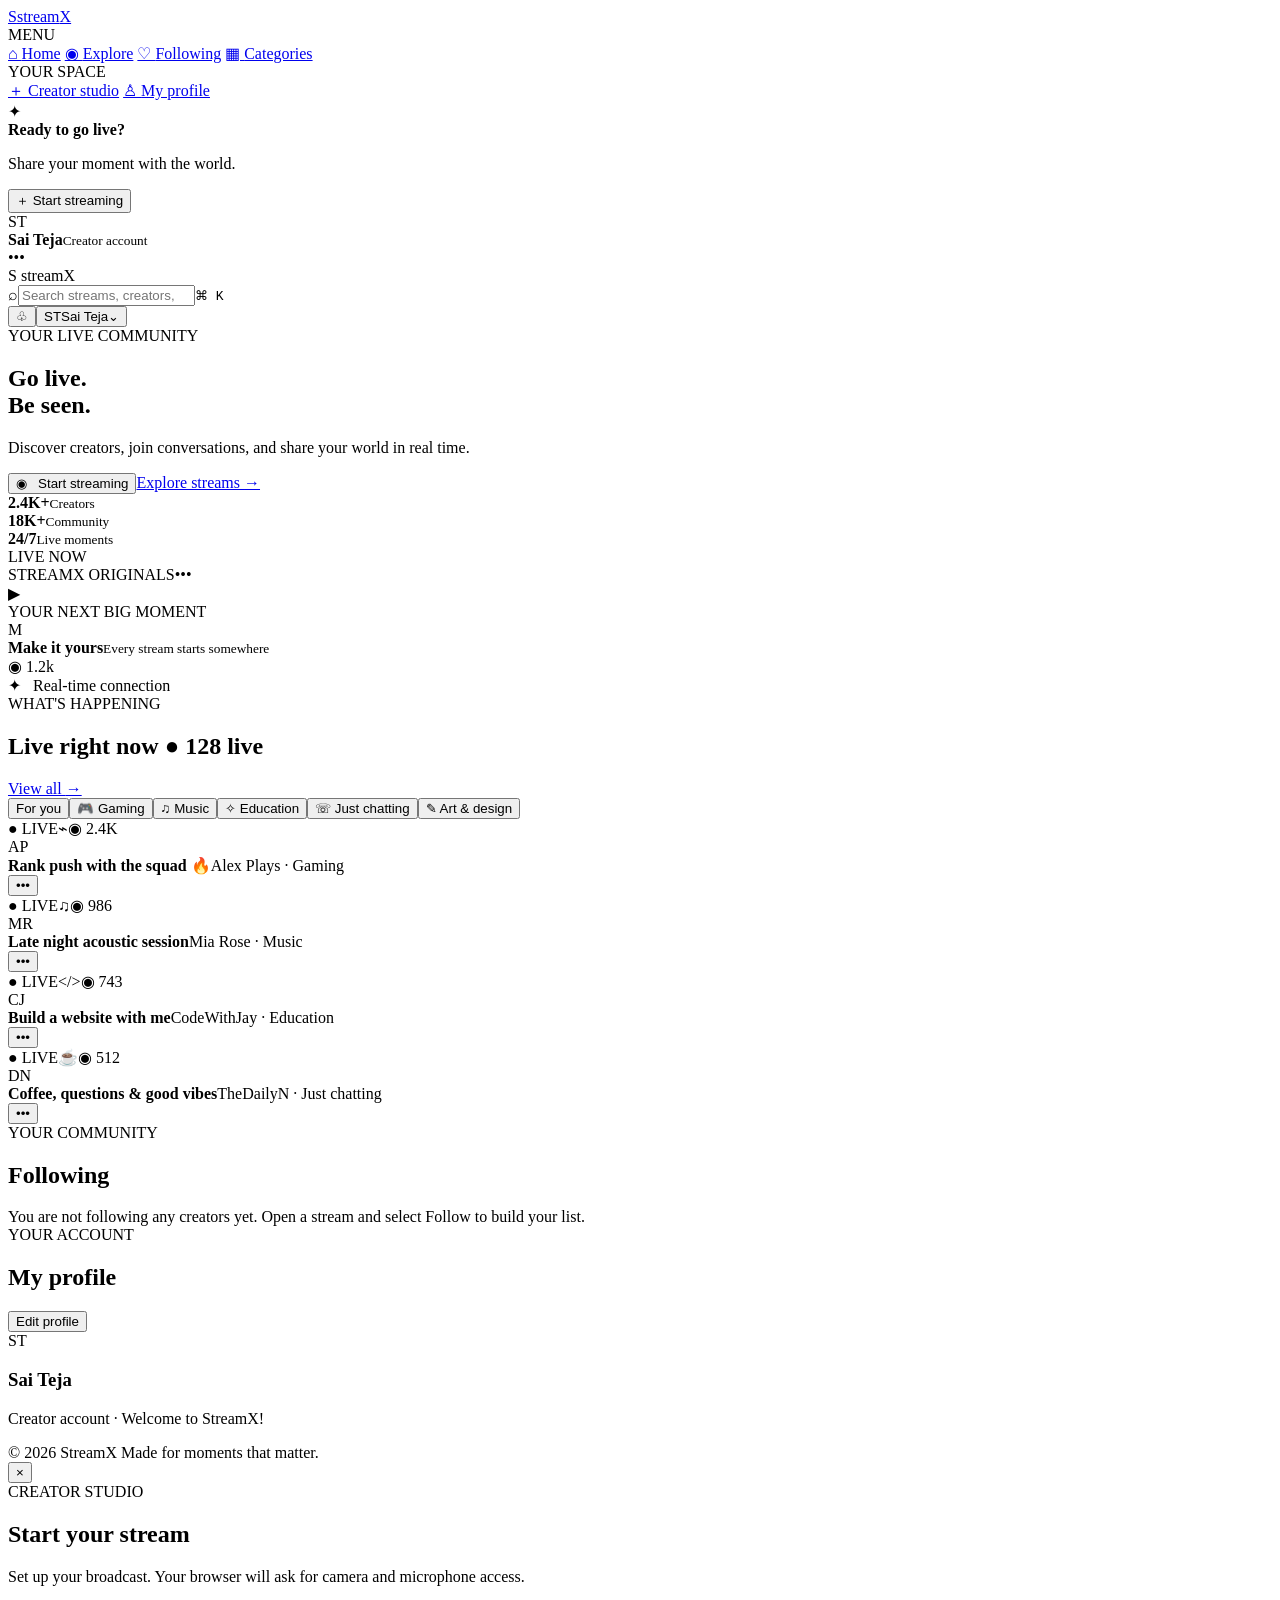
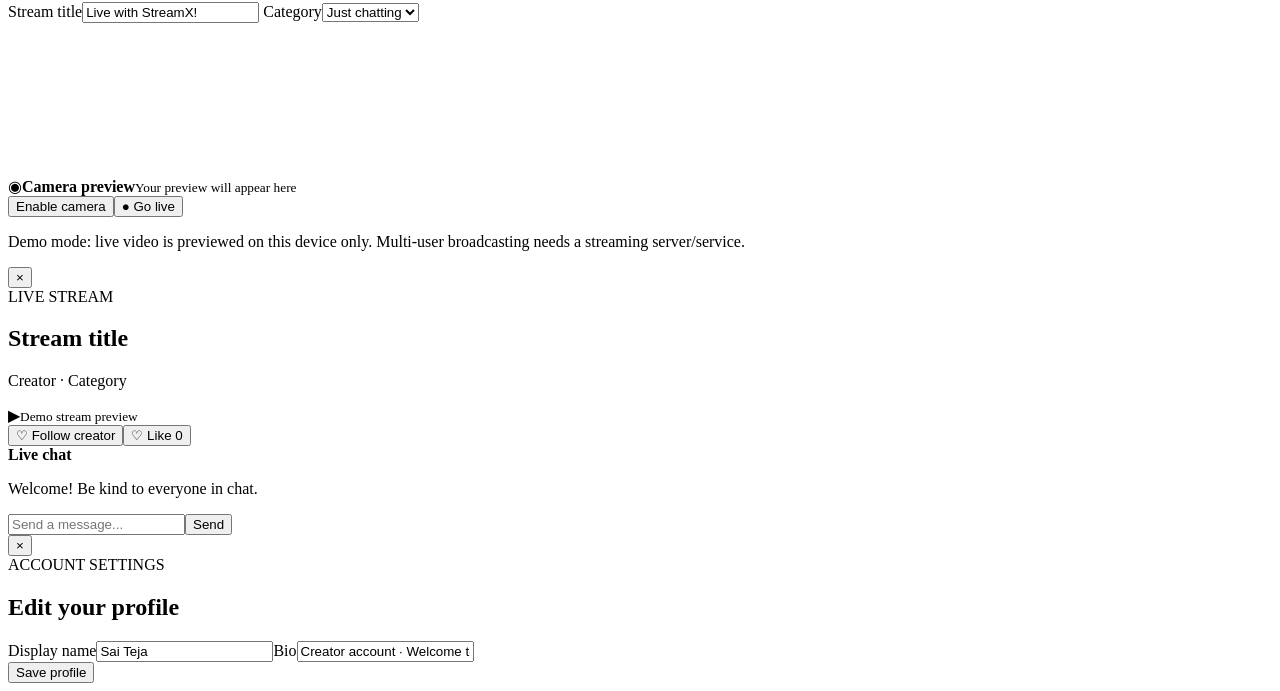
==== index.html @ 1ebe4312 "Add StreamX responsive frontend" ====
<!DOCTYPE html>
<html lang="en">
<head>
  <meta charset="UTF-8">
  <meta name="viewport" content="width=device-width, initial-scale=1.0">
  <meta name="theme-color" content="#090b12">
  <title>StreamX — Go live. Be seen.</title>
  <link rel="stylesheet" href="style.css">
</head>
<body>
  <aside class="sidebar">
    <a class="brand" href="#"><span class="brand-mark">S</span><span>stream<span class="accent">X</span></span></a>
    <div class="side-label">MENU</div>
    <a class="nav active" href="#home">⌂ <span>Home</span></a>
    <a class="nav" href="#explore">◉ <span>Explore</span></a>
    <a class="nav" href="#following">♡ <span>Following</span></a>
    <a class="nav" href="#categories">▦ <span>Categories</span></a>
    <div class="side-label following-label">YOUR SPACE</div>
    <a class="nav" href="#studio">＋ <span>Creator studio</span></a>
    <a class="nav" href="#profile">♙ <span>My profile</span></a>
    <div class="sidebar-bottom">
      <div class="mini-card"><div class="mini-icon">✦</div><b>Ready to go live?</b><p>Share your moment with the world.</p><button class="small-live" id="sideGoLive">＋ Start streaming</button></div>
      <div class="user-mini"><div class="avatar">ST</div><div><b>Sai Teja</b><small>Creator account</small></div><span class="dots">•••</span></div>
    </div>
  </aside>

  <main class="main" id="home">
    <header class="topbar">
      <div class="mobile-brand"><span class="brand-mark">S</span> stream<span class="accent">X</span></div>
      <label class="search"><span>⌕</span><input id="searchInput" type="search" placeholder="Search streams, creators, categories..."><kbd>⌘ K</kbd></label>
      <div class="top-actions"><button class="icon-btn" title="Notifications">♧<i></i></button><button class="profile-pill"><span class="avatar">ST</span><span>Sai Teja</span>⌄</button></div>
    </header>

    <section class="hero">
      <div class="hero-copy">
        <div class="eyebrow"><span class="pulse"></span> YOUR LIVE COMMUNITY</div>
        <h1>Go live.<br><span>Be seen.</span></h1>
        <p>Discover creators, join conversations, and share your world in real time.</p>
        <div class="hero-actions"><button class="primary-btn" id="heroGoLive">◉ &nbsp; Start streaming</button><a class="text-link" href="#explore">Explore streams <span>→</span></a></div>
        <div class="hero-stats"><div><b>2.4K+</b><small>Creators</small></div><div><b>18K+</b><small>Community</small></div><div><b>24/7</b><small>Live moments</small></div></div>
      </div>
      <div class="hero-art">
        <div class="orb orb-one"></div><div class="orb orb-two"></div>
        <div class="floating-tag tag-live"><span class="pulse"></span> LIVE NOW</div>
        <div class="feature-screen"><div class="screen-top"><span>STREAMX ORIGINALS</span><span>•••</span></div><div class="screen-center"><div class="play">▶</div><span>YOUR NEXT BIG MOMENT</span></div><div class="screen-bottom"><div class="avatar avatar-pink">M</div><div><b>Make it yours</b><small>Every stream starts somewhere</small></div><span class="viewers">◉ 1.2k</span></div></div>
        <div class="floating-tag tag-chat">✦ &nbsp; Real-time connection</div>
      </div>
    </section>

    <section class="section" id="explore">
      <div class="section-heading"><div><div class="eyebrow">WHAT'S HAPPENING</div><h2>Live right now <span class="live-count">● 128 live</span></h2></div><a class="text-link" href="#explore">View all <span>→</span></a></div>
      <div class="filters" id="categories"><button class="filter active" data-filter="All">For you</button><button class="filter" data-filter="Gaming">🎮 Gaming</button><button class="filter" data-filter="Music">♫ Music</button><button class="filter" data-filter="Education">✧ Education</button><button class="filter" data-filter="Talk">☏ Just chatting</button><button class="filter" data-filter="Art">✎ Art & design</button></div>
      <div class="stream-grid" id="streamGrid">
        <article class="stream-card" data-category="Gaming" data-title="Rank push with the squad" data-creator="Alex Plays"><div class="thumbnail thumb-game"><span class="live-badge">● LIVE</span><span class="thumb-symbol">⌁</span><span class="viewer-badge">◉ 2.4K</span></div><div class="stream-info"><div class="avatar av-blue">AP</div><div class="stream-text"><b>Rank push with the squad 🔥</b><span>Alex Plays · Gaming</span></div><button class="more">•••</button></div></article>
        <article class="stream-card" data-category="Music" data-title="Late night acoustic session" data-creator="Mia Rose"><div class="thumbnail thumb-music"><span class="live-badge">● LIVE</span><span class="thumb-symbol">♫</span><span class="viewer-badge">◉ 986</span></div><div class="stream-info"><div class="avatar av-pink">MR</div><div class="stream-text"><b>Late night acoustic session</b><span>Mia Rose · Music</span></div><button class="more">•••</button></div></article>
        <article class="stream-card" data-category="Education" data-title="Build a website with me" data-creator="CodeWithJay"><div class="thumbnail thumb-code"><span class="live-badge">● LIVE</span><span class="thumb-symbol">&lt;/&gt;</span><span class="viewer-badge">◉ 743</span></div><div class="stream-info"><div class="avatar av-green">CJ</div><div class="stream-text"><b>Build a website with me</b><span>CodeWithJay · Education</span></div><button class="more">•••</button></div></article>
        <article class="stream-card" data-category="Talk" data-title="Coffee, questions & good vibes" data-creator="TheDailyN"><div class="thumbnail thumb-talk"><span class="live-badge">● LIVE</span><span class="thumb-symbol">☕</span><span class="viewer-badge">◉ 512</span></div><div class="stream-info"><div class="avatar av-orange">DN</div><div class="stream-text"><b>Coffee, questions & good vibes</b><span>TheDailyN · Just chatting</span></div><button class="more">•••</button></div></article>
      </div>
      <div class="empty-state" id="emptyState" hidden>No streams found. Try another search or category.</div>
    </section>
    <section class="section extra-section" id="following"><div class="section-heading"><div><div class="eyebrow">YOUR COMMUNITY</div><h2>Following</h2></div></div><div id="followingList" class="following-list">You are not following any creators yet. Open a stream and select Follow to build your list.</div></section>
    <section class="section extra-section" id="profile"><div class="section-heading"><div><div class="eyebrow">YOUR ACCOUNT</div><h2>My profile</h2></div><button class="secondary-btn" id="editProfileBtn">Edit profile</button></div><div class="profile-panel"><div class="avatar profile-avatar" id="profileAvatar">ST</div><div><h3 id="profileName">Sai Teja</h3><p id="profileBio">Creator account · Welcome to StreamX!</p></div></div></section>
    <footer>© 2026 StreamX <span>Made for moments that matter.</span></footer>
  </main>

  <div class="modal-backdrop" id="liveModal" aria-hidden="true">
    <div class="modal">
      <button class="close-modal" id="closeModal">×</button>
      <div class="eyebrow"><span class="pulse"></span> CREATOR STUDIO</div>
      <h2>Start your stream</h2>
      <p class="modal-sub">Set up your broadcast. Your browser will ask for camera and microphone access.</p>
      <label class="field-label" for="streamTitle">Stream title</label><input class="field" id="streamTitle" value="Live with StreamX!" maxlength="70">
      <label class="field-label" for="streamCategory">Category</label><select class="field" id="streamCategory"><option>Just chatting</option><option>Gaming</option><option>Music</option><option>Education</option><option>Art & design</option></select>
      <div class="camera-box"><video id="cameraPreview" autoplay muted playsinline></video><div class="camera-placeholder" id="cameraPlaceholder"><span>◉</span><b>Camera preview</b><small>Your preview will appear here</small></div></div>
      <div class="modal-actions"><button class="secondary-btn" id="cameraBtn">Enable camera</button><button class="primary-btn" id="startBtn">● Go live</button></div>
      <p class="notice" id="modalNotice">Demo mode: live video is previewed on this device only. Multi-user broadcasting needs a streaming server/service.</p>
    </div>
  </div>
  <div class="modal-backdrop" id="viewerModal" aria-hidden="true"><div class="modal viewer-modal"><button class="close-modal" id="closeViewer">×</button><div class="eyebrow"><span class="pulse"></span> LIVE STREAM</div><h2 id="viewerTitle">Stream title</h2><p class="modal-sub" id="viewerCreator">Creator · Category</p><div class="viewer-screen" id="viewerScreen"><span>▶</span><small>Demo stream preview</small></div><div class="viewer-actions"><button class="secondary-btn" id="followBtn">♡ Follow creator</button><button class="secondary-btn" id="likeBtn">♡ Like <span id="likeCount">0</span></button></div><div class="chat-box"><b>Live chat</b><div id="chatMessages" class="chat-messages"><p class="chat-system">Welcome! Be kind to everyone in chat.</p></div><form id="chatForm"><input id="chatInput" class="field" maxlength="180" placeholder="Send a message..." required><button class="primary-btn">Send</button></form></div></div></div>
  <div class="modal-backdrop" id="profileModal" aria-hidden="true"><div class="modal"><button class="close-modal" id="closeProfile">×</button><div class="eyebrow">ACCOUNT SETTINGS</div><h2>Edit your profile</h2><label class="field-label" for="nameInput">Display name</label><input class="field" id="nameInput" maxlength="32" value="Sai Teja"><label class="field-label" for="bioInput">Bio</label><input class="field" id="bioInput" maxlength="100" value="Creator account · Welcome to StreamX!"><div class="modal-actions"><button class="primary-btn" id="saveProfile">Save profile</button></div></div></div>
  <div class="toast" id="toast" role="status"></div>
  <script src="script.js"></script>
</body>
</html>
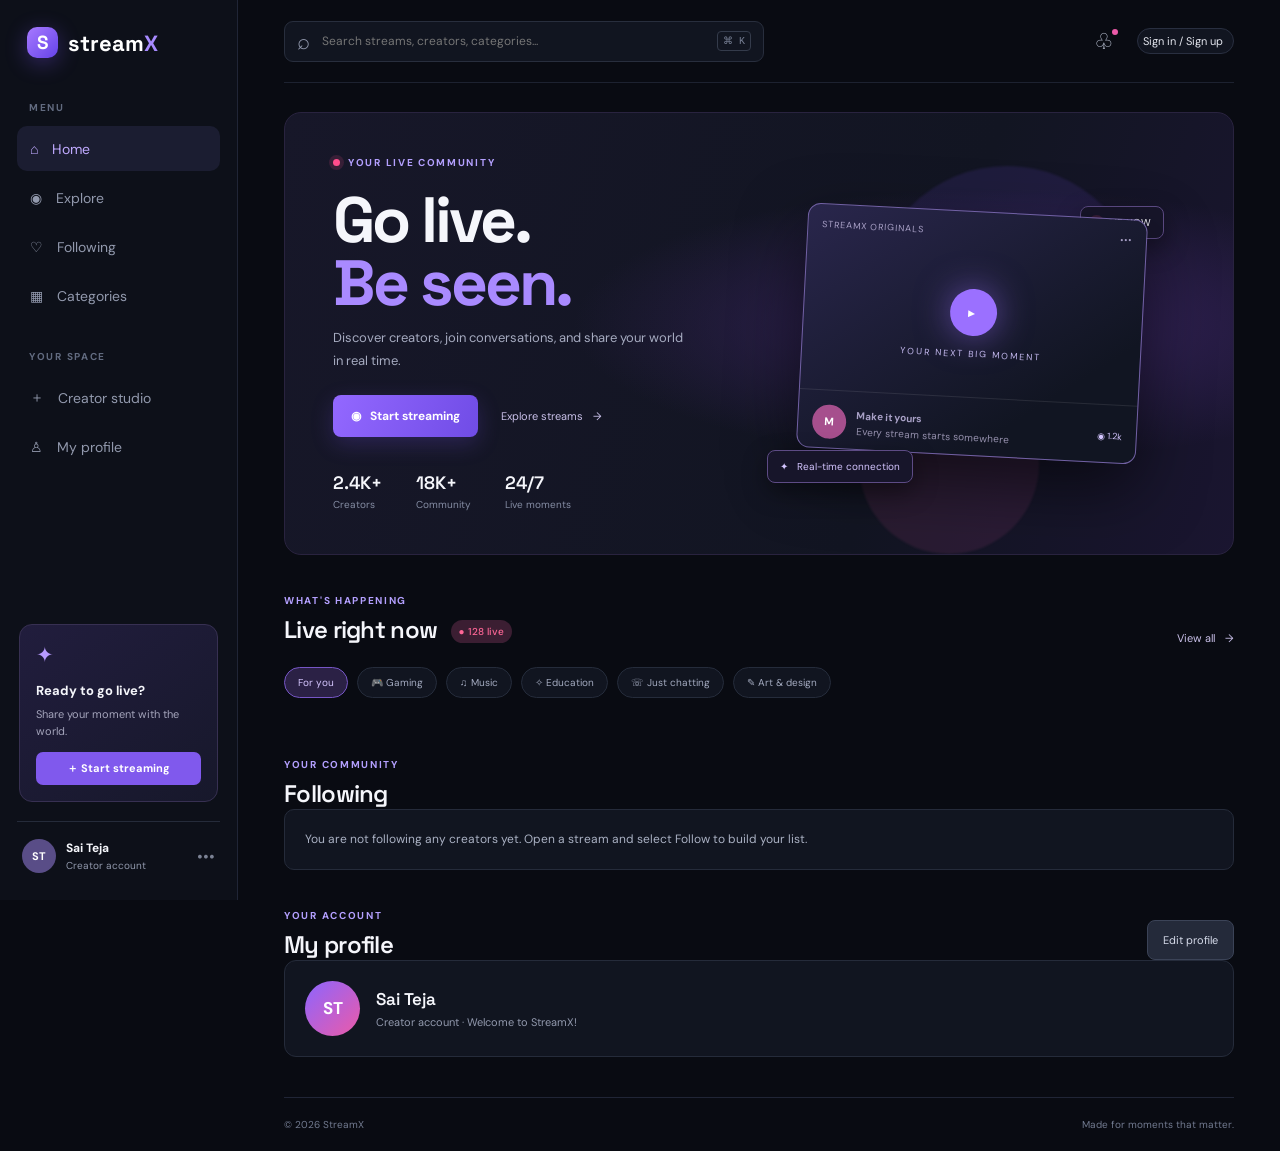
==== commit 416e3e82: "Add Supabase account modal and live stream area" ====
--- a/index.html
+++ b/index.html
@@ -28,7 +28,7 @@
     <header class="topbar">
       <div class="mobile-brand"><span class="brand-mark">S</span> stream<span class="accent">X</span></div>
       <label class="search"><span>⌕</span><input id="searchInput" type="search" placeholder="Search streams, creators, categories..."><kbd>⌘ K</kbd></label>
-      <div class="top-actions"><button class="icon-btn" title="Notifications">♧<i></i></button><button class="profile-pill"><span class="avatar">ST</span><span>Sai Teja</span>⌄</button></div>
+      <div class="top-actions"><button class="icon-btn" title="Notifications">♧<i></i></button><button class="profile-pill" id="authOpenBtn">Sign in / Sign up</button></div>
     </header>
 
     <section class="hero">
@@ -50,13 +50,8 @@
     <section class="section" id="explore">
       <div class="section-heading"><div><div class="eyebrow">WHAT'S HAPPENING</div><h2>Live right now <span class="live-count">● 128 live</span></h2></div><a class="text-link" href="#explore">View all <span>→</span></a></div>
       <div class="filters" id="categories"><button class="filter active" data-filter="All">For you</button><button class="filter" data-filter="Gaming">🎮 Gaming</button><button class="filter" data-filter="Music">♫ Music</button><button class="filter" data-filter="Education">✧ Education</button><button class="filter" data-filter="Talk">☏ Just chatting</button><button class="filter" data-filter="Art">✎ Art & design</button></div>
-      <div class="stream-grid" id="streamGrid">
-        <article class="stream-card" data-category="Gaming" data-title="Rank push with the squad" data-creator="Alex Plays"><div class="thumbnail thumb-game"><span class="live-badge">● LIVE</span><span class="thumb-symbol">⌁</span><span class="viewer-badge">◉ 2.4K</span></div><div class="stream-info"><div class="avatar av-blue">AP</div><div class="stream-text"><b>Rank push with the squad 🔥</b><span>Alex Plays · Gaming</span></div><button class="more">•••</button></div></article>
-        <article class="stream-card" data-category="Music" data-title="Late night acoustic session" data-creator="Mia Rose"><div class="thumbnail thumb-music"><span class="live-badge">● LIVE</span><span class="thumb-symbol">♫</span><span class="viewer-badge">◉ 986</span></div><div class="stream-info"><div class="avatar av-pink">MR</div><div class="stream-text"><b>Late night acoustic session</b><span>Mia Rose · Music</span></div><button class="more">•••</button></div></article>
-        <article class="stream-card" data-category="Education" data-title="Build a website with me" data-creator="CodeWithJay"><div class="thumbnail thumb-code"><span class="live-badge">● LIVE</span><span class="thumb-symbol">&lt;/&gt;</span><span class="viewer-badge">◉ 743</span></div><div class="stream-info"><div class="avatar av-green">CJ</div><div class="stream-text"><b>Build a website with me</b><span>CodeWithJay · Education</span></div><button class="more">•••</button></div></article>
-        <article class="stream-card" data-category="Talk" data-title="Coffee, questions & good vibes" data-creator="TheDailyN"><div class="thumbnail thumb-talk"><span class="live-badge">● LIVE</span><span class="thumb-symbol">☕</span><span class="viewer-badge">◉ 512</span></div><div class="stream-info"><div class="avatar av-orange">DN</div><div class="stream-text"><b>Coffee, questions & good vibes</b><span>TheDailyN · Just chatting</span></div><button class="more">•••</button></div></article>
-      </div>
-      <div class="empty-state" id="emptyState" hidden>No streams found. Try another search or category.</div>
+      <div class="stream-grid" id="streamGrid"></div>
+      <div class="empty-state" id="emptyState" hidden>There are no live streams yet. Sign in and start the first StreamX stream.</div>
     </section>
     <section class="section extra-section" id="following"><div class="section-heading"><div><div class="eyebrow">YOUR COMMUNITY</div><h2>Following</h2></div></div><div id="followingList" class="following-list">You are not following any creators yet. Open a stream and select Follow to build your list.</div></section>
     <section class="section extra-section" id="profile"><div class="section-heading"><div><div class="eyebrow">YOUR ACCOUNT</div><h2>My profile</h2></div><button class="secondary-btn" id="editProfileBtn">Edit profile</button></div><div class="profile-panel"><div class="avatar profile-avatar" id="profileAvatar">ST</div><div><h3 id="profileName">Sai Teja</h3><p id="profileBio">Creator account · Welcome to StreamX!</p></div></div></section>
@@ -78,7 +73,35 @@
   </div>
   <div class="modal-backdrop" id="viewerModal" aria-hidden="true"><div class="modal viewer-modal"><button class="close-modal" id="closeViewer">×</button><div class="eyebrow"><span class="pulse"></span> LIVE STREAM</div><h2 id="viewerTitle">Stream title</h2><p class="modal-sub" id="viewerCreator">Creator · Category</p><div class="viewer-screen" id="viewerScreen"><span>▶</span><small>Demo stream preview</small></div><div class="viewer-actions"><button class="secondary-btn" id="followBtn">♡ Follow creator</button><button class="secondary-btn" id="likeBtn">♡ Like <span id="likeCount">0</span></button></div><div class="chat-box"><b>Live chat</b><div id="chatMessages" class="chat-messages"><p class="chat-system">Welcome! Be kind to everyone in chat.</p></div><form id="chatForm"><input id="chatInput" class="field" maxlength="180" placeholder="Send a message..." required><button class="primary-btn">Send</button></form></div></div></div>
   <div class="modal-backdrop" id="profileModal" aria-hidden="true"><div class="modal"><button class="close-modal" id="closeProfile">×</button><div class="eyebrow">ACCOUNT SETTINGS</div><h2>Edit your profile</h2><label class="field-label" for="nameInput">Display name</label><input class="field" id="nameInput" maxlength="32" value="Sai Teja"><label class="field-label" for="bioInput">Bio</label><input class="field" id="bioInput" maxlength="100" value="Creator account · Welcome to StreamX!"><div class="modal-actions"><button class="primary-btn" id="saveProfile">Save profile</button></div></div></div>
+
+  <div class="modal-backdrop" id="authModal" aria-hidden="true">
+    <div class="modal">
+      <button class="close-modal" id="closeAuth">×</button>
+      <div class="eyebrow">STREAMX ACCOUNT</div>
+      <h2 id="authHeading">Welcome to StreamX</h2>
+      <p class="modal-sub" id="authSubheading">Sign in to follow creators, chat, and go live.</p>
+      <div id="authForm">
+        <div id="signupFields" hidden>
+          <label class="field-label" for="authUsername">Username</label>
+          <input class="field" id="authUsername" maxlength="30" placeholder="Choose a username (3–30 characters)">
+          <label class="field-label" for="authDisplayName">Display name</label>
+          <input class="field" id="authDisplayName" maxlength="40" placeholder="Your display name">
+        </div>
+        <label class="field-label" for="authEmail">Email</label>
+        <input class="field" id="authEmail" type="email" autocomplete="email" placeholder="you@example.com">
+        <label class="field-label" for="authPassword">Password</label>
+        <input class="field" id="authPassword" type="password" autocomplete="current-password" minlength="6" placeholder="At least 6 characters">
+        <button class="primary-btn" id="authSubmit" style="width:100%;margin-top:16px">Sign in</button>
+        <button class="text-link" id="authModeToggle" type="button" style="margin-top:14px;background:none;border:0">New here? Create an account</button>
+      </div>
+      <div id="signedInPanel" hidden>
+        <p class="notice" id="signedInDetails"></p>
+        <button class="secondary-btn" id="authSignOut" type="button" style="width:100%;margin-top:15px">Sign out</button>
+      </div>
+      <p class="notice" id="authMessage" role="status">Your account is stored securely in Supabase Auth.</p>
+    </div>
+  </div>
   <div class="toast" id="toast" role="status"></div>
-  <script src="script.js"></script>
+  <script type="module" src="script.js"></script>
 </body>
 </html>
--- a/style.css
+++ b/style.css
@@ -0,0 +1,10 @@
+@import url('https://fonts.googleapis.com/css2?family=DM+Sans:wght@400;500;600;700&family=Space+Grotesk:wght@400;500;600;700&display=swap');
+:root{--bg:#090b12;--panel:#111520;--panel2:#171c2a;--line:#252b3a;--text:#f5f6fb;--muted:#9299ad;--purple:#8c65ff;--pink:#ec5aa8;--green:#53dfae}
+*{box-sizing:border-box}html{scroll-behavior:smooth}body{margin:0;background:var(--bg);color:var(--text);font-family:'DM Sans',sans-serif}button,a,input,select{font:inherit}button{cursor:pointer}.accent{color:#a78aff}.sidebar{position:fixed;inset:0 auto 0 0;width:238px;background:#0d1019;border-right:1px solid #202536;padding:27px 17px;display:flex;flex-direction:column;z-index:5}.brand{display:flex;align-items:center;gap:10px;color:white;text-decoration:none;font:700 22px 'Space Grotesk';padding:0 10px 43px}.brand-mark{width:31px;height:31px;border-radius:10px;background:linear-gradient(135deg,#a77aff,#6543e9);display:grid;place-items:center;font:700 19px 'Space Grotesk';box-shadow:0 5px 22px #8057ff55}.side-label{font-size:10px;letter-spacing:1.7px;color:#626b80;font-weight:700;padding:0 12px 12px}.nav{height:45px;padding:0 13px;display:flex;align-items:center;gap:14px;color:#9299ad;text-decoration:none;border-radius:10px;font-size:14px;margin-bottom:4px}.nav:first-letter{font-size:18px}.nav.active,.nav:hover{background:#1b1d31;color:#c0aaff}.following-label{margin-top:28px}.sidebar-bottom{margin-top:auto}.mini-card{background:linear-gradient(145deg,#211d3d,#17182b);border:1px solid #373052;padding:16px;border-radius:13px;margin:0 2px 19px}.mini-icon{color:#b89bff;font-size:21px;margin-bottom:10px}.mini-card b{font-size:13px}.mini-card p{font-size:11px;color:#a4a4bb;line-height:1.5;margin:6px 0 13px}.small-live{width:100%;background:#8059ed;border:0;color:white;border-radius:7px;padding:9px;font-size:11px;font-weight:700}.user-mini{border-top:1px solid #252b3a;padding:17px 5px 0;display:flex;align-items:center;gap:10px}.avatar{width:34px;height:34px;border-radius:50%;background:#594d87;color:#fff;display:grid;place-items:center;font-size:11px;font-weight:700;flex:none}.user-mini b,.user-mini small{display:block;font-size:12px}.user-mini small{font-size:10px;color:var(--muted);margin-top:3px}.dots{margin-left:auto;color:#7b8294}.main{margin-left:238px;padding:0 46px;max-width:1600px}.topbar{height:83px;border-bottom:1px solid #1d2230;display:flex;align-items:center;justify-content:space-between;gap:20px}.search{width:min(480px,55%);height:41px;border:1px solid #282e3d;background:#111520;border-radius:9px;display:flex;align-items:center;padding:0 12px;gap:10px;color:#9299ad}.search>span{font-size:22px}.search input{flex:1;min-width:0;border:0;outline:0;background:none;color:white;font-size:12px}.search kbd{font-size:10px;border:1px solid #343b4b;border-radius:4px;padding:3px 5px;color:#788095}.top-actions{display:flex;align-items:center;gap:17px}.icon-btn{position:relative;border:0;background:none;color:#b6bdce;font-size:22px}.icon-btn i{position:absolute;width:6px;height:6px;background:#ec5aa8;border-radius:50%;right:2px;top:3px}.profile-pill{display:flex;align-items:center;gap:9px;border:1px solid #292f40;background:#111520;color:#e5e7ef;padding:5px 10px 5px 5px;border-radius:30px;font-size:11px}.profile-pill .avatar{width:28px;height:28px}.mobile-brand{display:none}.hero{min-height:400px;margin-top:29px;border:1px solid #29233f;border-radius:17px;background:radial-gradient(ellipse at 75% 48%,#38245f 0,transparent 42%),linear-gradient(110deg,#171729,#121522 65%,#1a1530);display:flex;overflow:hidden;position:relative;padding:43px 48px}.hero-copy{position:relative;z-index:2;width:52%}.eyebrow{font-size:10px;letter-spacing:1.7px;color:#b4a0ff;font-weight:700;display:flex;align-items:center;gap:8px}.pulse{width:7px;height:7px;border-radius:50%;background:#ff4d8c;box-shadow:0 0 0 4px #ff4d8c24;display:inline-block}.hero h1{font:700 clamp(43px,5vw,65px)/.98 'Space Grotesk';letter-spacing:-3px;margin:20px 0 13px}.hero h1 span{color:#a98aff}.hero-copy>p{font-size:13px;color:#a6abc0;max-width:360px;line-height:1.7}.hero-actions{display:flex;align-items:center;gap:23px;margin-top:23px}.primary-btn{border:0;background:linear-gradient(110deg,#9368ff,#704ce6);color:white;padding:13px 18px;border-radius:8px;font-size:12px;font-weight:700;box-shadow:0 7px 22px #8057ff35}.primary-btn:hover,.small-live:hover{filter:brightness(1.13)}.text-link{color:#c9c0e9;text-decoration:none;font-size:11px}.text-link span{margin-left:7px}.hero-stats{display:flex;gap:34px;margin-top:34px}.hero-stats b,.hero-stats small{display:block}.hero-stats b{font:600 18px 'Space Grotesk'}.hero-stats small{font-size:10px;color:#858da4;margin-top:4px}.hero-art{position:absolute;right:4%;top:0;width:47%;height:100%;display:grid;place-items:center}.orb{position:absolute;border-radius:50%;filter:blur(1px)}.orb-one{width:270px;height:270px;background:#8057ff1e;right:12%;top:12%}.orb-two{width:180px;height:180px;background:#ec5aa81a;right:35%;bottom:0}.feature-screen{position:relative;width:min(340px,85%);height:245px;border:1px solid #7161a4;border-radius:13px;background:linear-gradient(145deg,#29264c,#111522 75%);box-shadow:0 25px 65px #0008;transform:rotate(3deg);overflow:hidden}.screen-top,.screen-bottom{display:flex;align-items:center;justify-content:space-between;padding:14px;color:#a9a1c7;font-size:9px;letter-spacing:1px}.screen-center{height:145px;display:flex;flex-direction:column;align-items:center;justify-content:center;gap:12px;color:#c4b9ef;font-size:9px;letter-spacing:2px}.play{width:47px;height:47px;border-radius:50%;display:grid;place-items:center;background:#9b70ff;color:white;box-shadow:0 0 35px #9b70ff88}.screen-bottom{border-top:1px solid #ffffff18;justify-content:flex-start;gap:10px;letter-spacing:0}.screen-bottom b,.screen-bottom small{display:block;font-size:10px}.screen-bottom small{color:#9691ae;margin-top:3px}.avatar-pink{background:#a64f8d}.viewers{margin-left:auto;color:#d4c6ff}.floating-tag{position:absolute;padding:9px 12px;border:1px solid #5d4b85;background:#17152a;border-radius:8px;font-size:10px;box-shadow:0 9px 25px #0006}.tag-live{top:21%;right:7%}.tag-chat{bottom:16%;left:4%;color:#d4c5ff}.section{padding-top:39px}.section-heading{display:flex;justify-content:space-between;align-items:end}.section-heading h2{font:600 24px 'Space Grotesk';margin:7px 0 0;letter-spacing:-.7px}.live-count{font:500 10px 'DM Sans';color:#ff6797;background:#3b1e32;padding:5px 8px;border-radius:20px;vertical-align:middle;margin-left:8px;letter-spacing:0}.filters{display:flex;gap:9px;margin:22px 0 17px;overflow:auto;padding-bottom:4px}.filter{white-space:nowrap;background:#111520;border:1px solid #252c3b;color:#a4abc0;padding:8px 13px;border-radius:20px;font-size:10px}.filter.active,.filter:hover{background:#2b2145;border-color:#7656c5;color:#d6c6ff}.stream-grid{display:grid;grid-template-columns:repeat(4,minmax(0,1fr));gap:17px}.stream-card{min-width:0}.thumbnail{height:145px;border-radius:10px;position:relative;display:grid;place-items:center;overflow:hidden;border:1px solid #34304c}.thumb-game{background:radial-gradient(circle at 50% 40%,#7950a6,#27204b 50%,#101526)}.thumb-music{background:radial-gradient(circle at 50% 50%,#b64e8e,#4b245e 48%,#1b1731)}.thumb-code{background:linear-gradient(135deg,#123b45,#182d46 55%,#34285c)}.thumb-talk{background:radial-gradient(circle at 50% 45%,#9b6844,#493044 55%,#171b2b)}.thumb-symbol{font:600 48px 'Space Grotesk';color:#ffffffb8;text-shadow:0 4px 25px #fff6}.live-badge,.viewer-badge{position:absolute;top:10px;left:10px;background:#ed477c;color:white;border-radius:4px;padding:4px 7px;font-size:8px;font-weight:700}.viewer-badge{left:auto;right:10px;background:#10131bc9;color:#fff}.stream-info{display:flex;align-items:center;gap:9px;padding:11px 1px}.stream-info .avatar{width:31px;height:31px}.av-blue{background:#426ca1}.av-pink{background:#a34d82}.av-green{background:#337b68}.av-orange{background:#9c6740}.stream-text{min-width:0;flex:1}.stream-text b,.stream-text span{display:block;white-space:nowrap;overflow:hidden;text-overflow:ellipsis}.stream-text b{font-size:11px}.stream-text span{font-size:9px;color:#858da2;margin-top:5px}.more{border:0;background:none;color:#788095}.empty-state{padding:30px;text-align:center;color:#9ba2b4;font-size:13px}footer{border-top:1px solid #202536;margin-top:40px;padding:20px 0;color:#727b90;font-size:10px}footer span{float:right}.modal-backdrop{position:fixed;inset:0;background:#05060bd9;backdrop-filter:blur(8px);z-index:20;display:none;align-items:center;justify-content:center;padding:20px}.modal-backdrop.open{display:flex}.modal{width:min(510px,100%);max-height:92vh;overflow:auto;background:#131827;border:1px solid #353149;border-radius:16px;padding:27px;position:relative;box-shadow:0 25px 90px #000b}.close-modal{position:absolute;right:18px;top:14px;border:0;background:none;color:#aab0c1;font-size:27px}.modal h2{font:600 27px 'Space Grotesk';margin:12px 0 5px}.modal-sub{font-size:12px;color:#969eb1;line-height:1.5;margin:0 0 20px}.field-label{display:block;font-size:11px;color:#b7bed0;margin:13px 0 7px}.field{width:100%;padding:11px 12px;background:#0c111c;border:1px solid #30384a;border-radius:7px;color:#eef0f8;outline:none;font-size:12px}.field:focus{border-color:#906bff}.camera-box{height:180px;background:#080b12;border:1px solid #30384a;border-radius:9px;margin-top:17px;position:relative;overflow:hidden;display:grid;place-items:center}.camera-box video{width:100%;height:100%;object-fit:cover;display:none}.camera-placeholder{display:flex;align-items:center;flex-direction:column;gap:7px;color:#a4aabd}.camera-placeholder span{font-size:25px;color:#a98aff}.camera-placeholder b{font-size:12px}.camera-placeholder small{font-size:10px;color:#727c91}.modal-actions{display:flex;gap:10px;margin-top:15px}.secondary-btn{background:#242a3a;border:1px solid #3b4357;color:#d6dbea;padding:12px 15px;border-radius:8px;font-size:11px}.modal-actions .primary-btn{flex:1}.notice{font-size:10px;color:#858da2;line-height:1.5;margin:13px 0 0}.toast{position:fixed;bottom:25px;left:50%;transform:translate(-50%,20px);background:#20283a;border:1px solid #46516b;color:white;padding:12px 17px;border-radius:8px;font-size:12px;opacity:0;pointer-events:none;transition:.25s;z-index:40}.toast.show{opacity:1;transform:translate(-50%,0)}
+@media(max-width:1100px){.main{padding:0 28px}.stream-grid{grid-template-columns:repeat(2,minmax(0,1fr))}.hero-art{right:0;width:45%}.hero{padding-left:34px}}
+@media(max-width:720px){.sidebar{display:none}.main{margin:0;padding:0 17px}.topbar{height:65px}.mobile-brand{display:flex;align-items:center;gap:7px;font:700 18px 'Space Grotesk';white-space:nowrap}.mobile-brand .brand-mark{width:27px;height:27px;font-size:16px}.search{width:auto;flex:1}.search kbd,.profile-pill span:not(.avatar){display:none}.top-actions{gap:7px}.profile-pill{padding:4px}.hero{margin-top:17px;padding:28px 23px;min-height:500px}.hero-copy{width:100%}.hero h1{font-size:54px}.hero-art{width:100%;height:220px;top:auto;bottom:-8px;right:0;opacity:.78}.feature-screen{height:170px;width:260px}.screen-center{height:80px}.screen-bottom{padding:8px}.tag-live{top:5%;right:9%}.tag-chat{bottom:8%;left:5%}.hero-stats{gap:22px;margin-top:23px}.section{padding-top:29px}.section-heading h2{font-size:21px}.stream-grid{gap:13px}.thumbnail{height:120px}.stream-info{gap:7px}.stream-text b{font-size:10px}.stream-text span{font-size:8px}.stream-info .avatar{width:27px;height:27px}.filters{margin-top:17px}.modal{padding:22px}.modal-actions{flex-direction:column}footer span{float:none;display:block;margin-top:6px}}
+@media(max-width:390px){.stream-grid{grid-template-columns:1fr}.thumbnail{height:165px}.search input{font-size:10px}.hero-stats{gap:15px}}
+
+/* Functional demo additions */
+.extra-section{scroll-margin-top:25px}.following-list{padding:20px;background:#111520;border:1px solid #252b3a;border-radius:10px;color:#aab1c3;font-size:12px;line-height:1.6}.profile-panel{display:flex;align-items:center;gap:16px;padding:20px;background:#111520;border:1px solid #252b3a;border-radius:12px}.profile-avatar{width:55px;height:55px;font-size:17px;background:linear-gradient(135deg,#8c65ff,#ec5aa8)}.profile-panel h3{margin:0 0 5px;font:600 17px 'Space Grotesk'}.profile-panel p{margin:0;color:#9299ad;font-size:11px}.stream-card{cursor:pointer}.stream-card:hover .thumbnail{border-color:#9a79ff;transform:translateY(-2px)}.thumbnail{transition:.2s}.viewer-modal{width:min(650px,100%)}.viewer-screen{height:240px;border-radius:10px;background:radial-gradient(circle at center,#3b2864,#080b12 70%);display:flex;flex-direction:column;align-items:center;justify-content:center;gap:10px;color:#c7b4ff}.viewer-screen span{font-size:38px}.viewer-screen small{font-size:11px;color:#a6abc0}.viewer-actions{display:flex;gap:9px;margin:12px 0}.chat-box{background:#0d121e;border:1px solid #293247;border-radius:10px;padding:13px}.chat-box>b{font-size:12px}.chat-messages{height:100px;overflow:auto;padding:8px 0;color:#c5cbda;font-size:11px}.chat-messages p{margin:5px 0}.chat-system{color:#8e96aa}.chat-messages .chat-user{color:#b99dff}.chat-box form{display:flex;gap:8px}.chat-box form .field{flex:1;min-width:0}.chat-box form .primary-btn{padding:8px 13px}.more{padding:5px}.stream-info{cursor:default}
+.follow-chip{display:inline-block;background:#292142;border:1px solid #604b8d;border-radius:18px;padding:7px 12px;margin:3px;color:#d8caff}
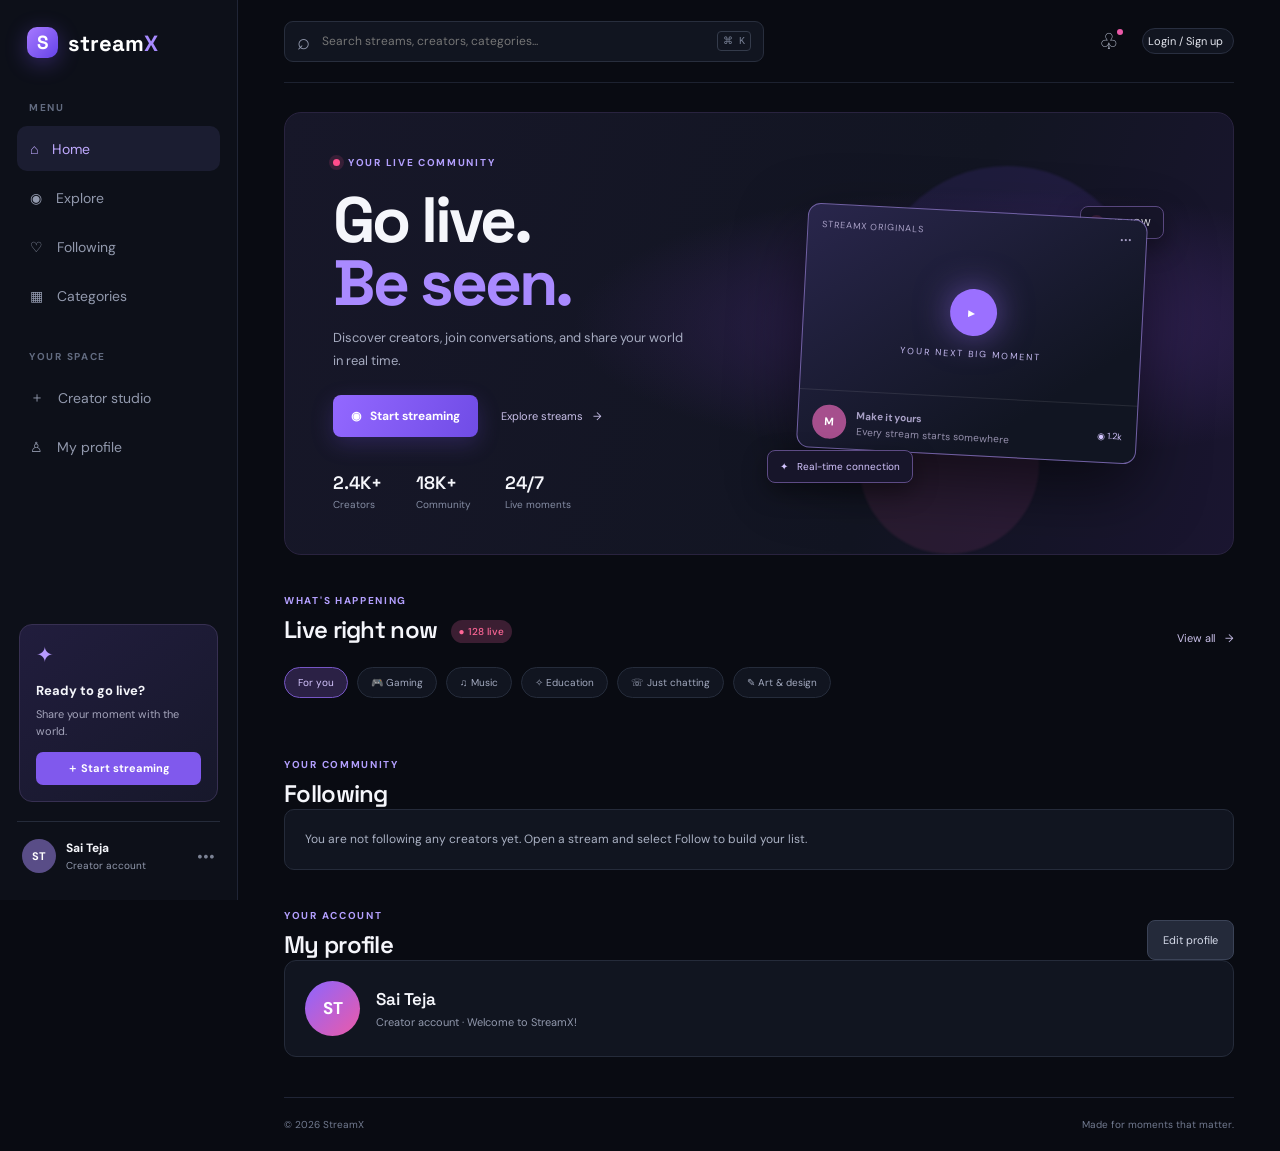
==== commit 39713598: "Show login and logout controls in StreamX header" ====
--- a/index.html
+++ b/index.html
@@ -28,7 +28,7 @@
     <header class="topbar">
       <div class="mobile-brand"><span class="brand-mark">S</span> stream<span class="accent">X</span></div>
       <label class="search"><span>⌕</span><input id="searchInput" type="search" placeholder="Search streams, creators, categories..."><kbd>⌘ K</kbd></label>
-      <div class="top-actions"><button class="icon-btn" title="Notifications">♧<i></i></button><button class="profile-pill" id="authOpenBtn">Sign in / Sign up</button></div>
+      <div class="top-actions"><button class="icon-btn" title="Notifications">♧<i></i></button><div class="auth-header-actions"><button class="profile-pill" id="authOpenBtn" type="button">Login / Sign up</button><button class="logout-header-btn" id="authLogoutBtn" type="button" hidden>Logout</button></div></div>
     </header>
 
     <section class="hero">
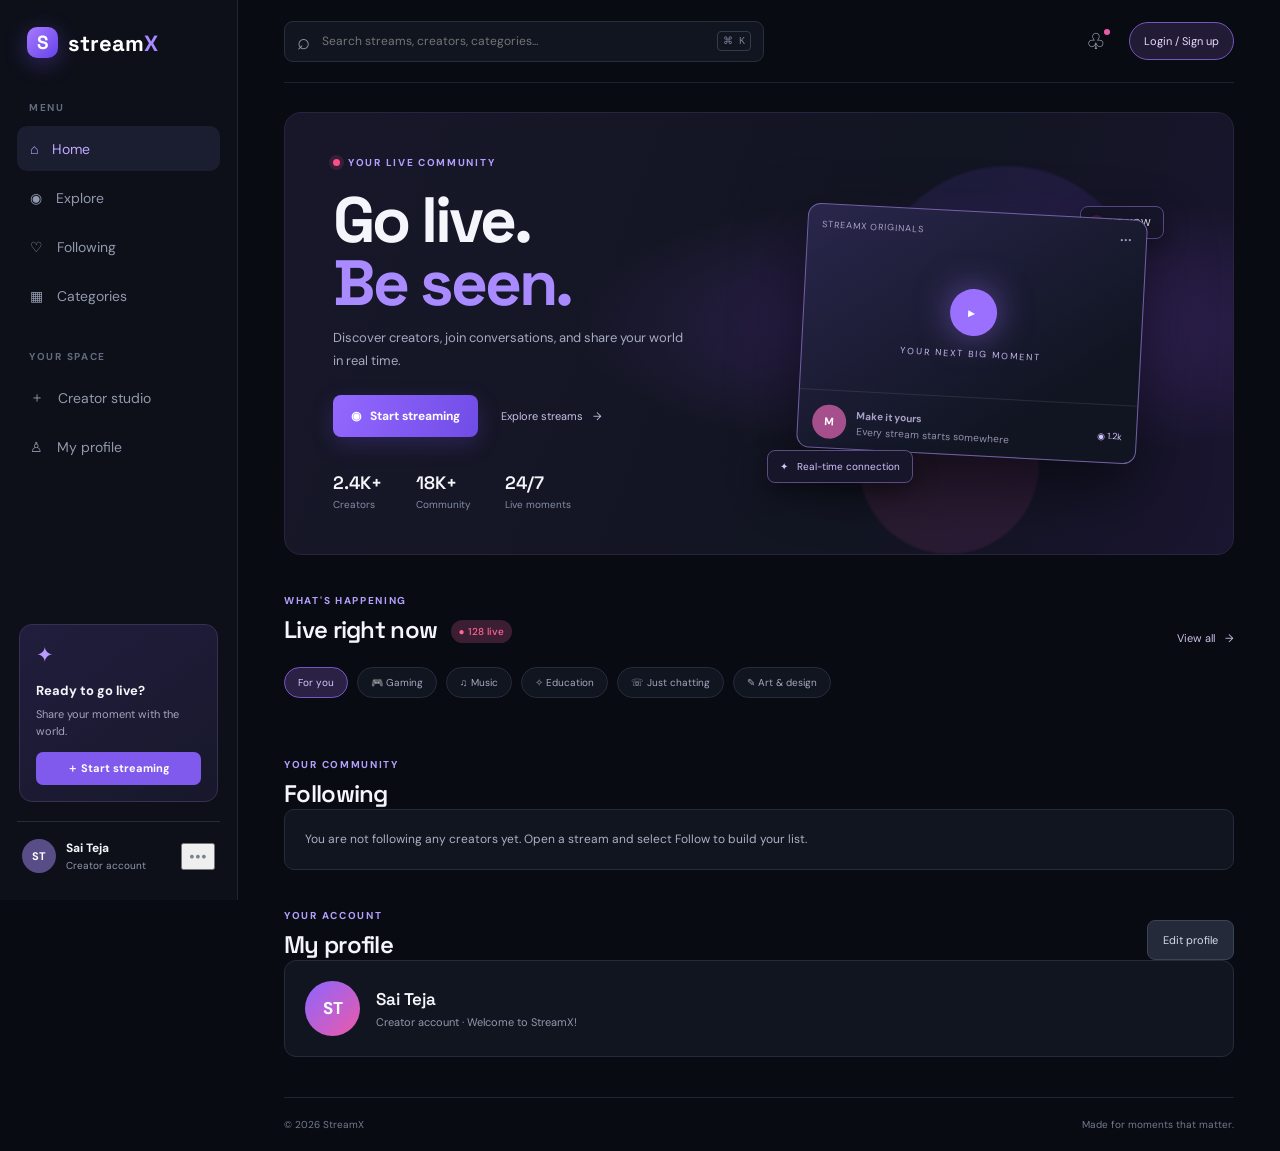
==== commit b2d9ffd1: "Add working account menu to sidebar" ====
--- a/index.html
+++ b/index.html
@@ -20,7 +20,16 @@
     <a class="nav" href="#profile">♙ <span>My profile</span></a>
     <div class="sidebar-bottom">
       <div class="mini-card"><div class="mini-icon">✦</div><b>Ready to go live?</b><p>Share your moment with the world.</p><button class="small-live" id="sideGoLive">＋ Start streaming</button></div>
-      <div class="user-mini"><div class="avatar">ST</div><div><b>Sai Teja</b><small>Creator account</small></div><span class="dots">•••</span></div>
+      <div class="user-mini">
+        <div class="avatar">ST</div>
+        <div class="user-mini-details"><b>Sai Teja</b><small>Creator account</small></div>
+        <button class="dots" id="accountMenuBtn" type="button" aria-label="Open account menu" aria-haspopup="true" aria-expanded="false" aria-controls="accountMenu">•••</button>
+      </div>
+      <div class="account-menu" id="accountMenu" hidden>
+        <button type="button" id="accountEditProfile">Edit profile</button>
+        <button type="button" id="accountMyAccount">My account</button>
+        <button type="button" id="accountLogout" class="account-menu-logout">Logout</button>
+      </div>
     </div>
   </aside>
 
--- a/style.css
+++ b/style.css
@@ -8,3 +8,12 @@
 /* Functional demo additions */
 .extra-section{scroll-margin-top:25px}.following-list{padding:20px;background:#111520;border:1px solid #252b3a;border-radius:10px;color:#aab1c3;font-size:12px;line-height:1.6}.profile-panel{display:flex;align-items:center;gap:16px;padding:20px;background:#111520;border:1px solid #252b3a;border-radius:12px}.profile-avatar{width:55px;height:55px;font-size:17px;background:linear-gradient(135deg,#8c65ff,#ec5aa8)}.profile-panel h3{margin:0 0 5px;font:600 17px 'Space Grotesk'}.profile-panel p{margin:0;color:#9299ad;font-size:11px}.stream-card{cursor:pointer}.stream-card:hover .thumbnail{border-color:#9a79ff;transform:translateY(-2px)}.thumbnail{transition:.2s}.viewer-modal{width:min(650px,100%)}.viewer-screen{height:240px;border-radius:10px;background:radial-gradient(circle at center,#3b2864,#080b12 70%);display:flex;flex-direction:column;align-items:center;justify-content:center;gap:10px;color:#c7b4ff}.viewer-screen span{font-size:38px}.viewer-screen small{font-size:11px;color:#a6abc0}.viewer-actions{display:flex;gap:9px;margin:12px 0}.chat-box{background:#0d121e;border:1px solid #293247;border-radius:10px;padding:13px}.chat-box>b{font-size:12px}.chat-messages{height:100px;overflow:auto;padding:8px 0;color:#c5cbda;font-size:11px}.chat-messages p{margin:5px 0}.chat-system{color:#8e96aa}.chat-messages .chat-user{color:#b99dff}.chat-box form{display:flex;gap:8px}.chat-box form .field{flex:1;min-width:0}.chat-box form .primary-btn{padding:8px 13px}.more{padding:5px}.stream-info{cursor:default}
 .follow-chip{display:inline-block;background:#292142;border:1px solid #604b8d;border-radius:18px;padding:7px 12px;margin:3px;color:#d8caff}
+
+/* Explicit header authentication controls */
+.auth-header-actions{display:flex;align-items:center;gap:9px;flex:none}
+.auth-header-actions .profile-pill{min-height:38px;padding:8px 14px;border-color:#7556bc;background:#211b36;color:#e8dcff;white-space:nowrap}
+.logout-header-btn{min-height:38px;padding:8px 14px;border:1px solid #60415a;border-radius:30px;background:#291a29;color:#ffd6e8;font-size:11px;font-weight:700;white-space:nowrap}
+.logout-header-btn:hover{background:#48213b}
+.logout-header-btn:disabled{opacity:.6;cursor:wait}
+[hidden]{display:none!important}
+@media(max-width:720px){.auth-header-actions{gap:5px}.auth-header-actions .profile-pill,.logout-header-btn{min-height:34px;padding:7px 9px;font-size:10px}.top-actions{gap:7px}}
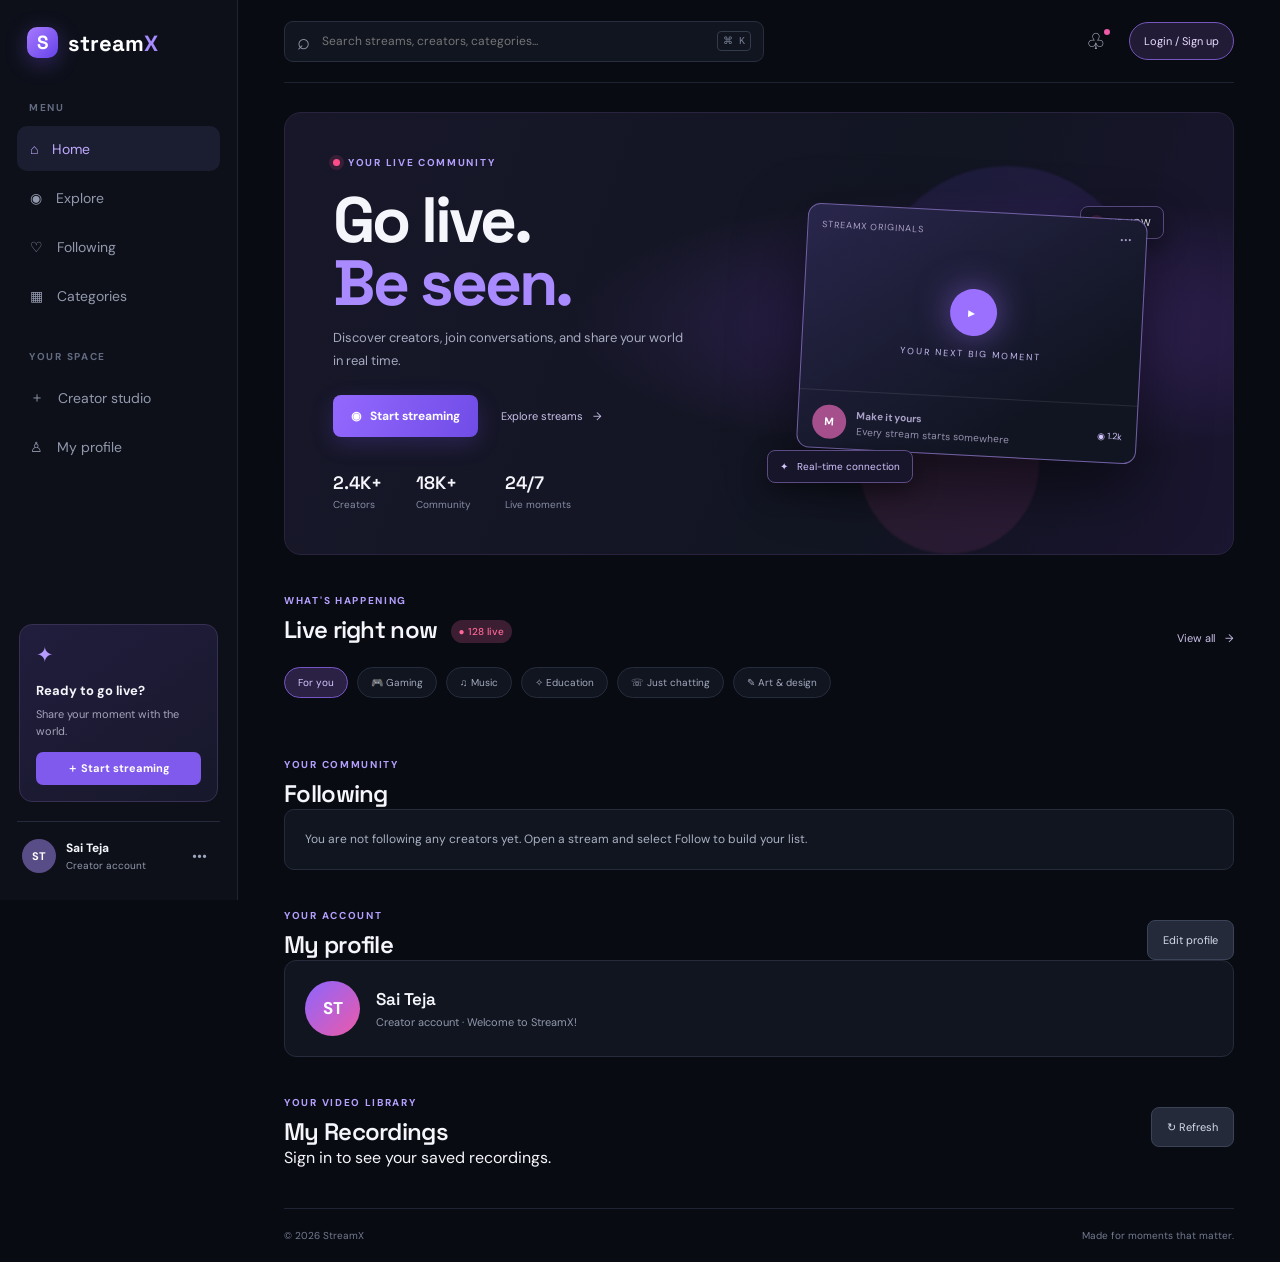
==== commit b599fa89: "Add My Recordings section to StreamX" ====
--- a/index.html
+++ b/index.html
@@ -64,6 +64,13 @@
     </section>
     <section class="section extra-section" id="following"><div class="section-heading"><div><div class="eyebrow">YOUR COMMUNITY</div><h2>Following</h2></div></div><div id="followingList" class="following-list">You are not following any creators yet. Open a stream and select Follow to build your list.</div></section>
     <section class="section extra-section" id="profile"><div class="section-heading"><div><div class="eyebrow">YOUR ACCOUNT</div><h2>My profile</h2></div><button class="secondary-btn" id="editProfileBtn">Edit profile</button></div><div class="profile-panel"><div class="avatar profile-avatar" id="profileAvatar">ST</div><div><h3 id="profileName">Sai Teja</h3><p id="profileBio">Creator account · Welcome to StreamX!</p></div></div></section>
+    <section class="section extra-section" id="recordings">
+      <div class="section-heading">
+        <div><div class="eyebrow">YOUR VIDEO LIBRARY</div><h2>My Recordings</h2></div>
+        <button class="secondary-btn" id="refreshRecordingsBtn" type="button">↻ Refresh</button>
+      </div>
+      <div class="recordings-grid" id="recordingsList">Sign in to see your saved recordings.</div>
+    </section>
     <footer>© 2026 StreamX <span>Made for moments that matter.</span></footer>
   </main>
 
--- a/style.css
+++ b/style.css
@@ -17,3 +17,18 @@
 .logout-header-btn:disabled{opacity:.6;cursor:wait}
 [hidden]{display:none!important}
 @media(max-width:720px){.auth-header-actions{gap:5px}.auth-header-actions .profile-pill,.logout-header-btn{min-height:34px;padding:7px 9px;font-size:10px}.top-actions{gap:7px}}
+
+
+/* Working sidebar account menu */
+.sidebar-bottom{position:relative}
+.user-mini{position:relative}
+.user-mini-details{min-width:0}
+.user-mini-details b,.user-mini-details small{white-space:nowrap;overflow:hidden;text-overflow:ellipsis;max-width:145px}
+.dots{margin-left:auto;color:#9da5b8;border:0;background:transparent;border-radius:7px;padding:7px 8px;font-size:14px;line-height:1}
+.dots:hover,.dots[aria-expanded="true"]{background:#29213f;color:#d8c7ff}
+.account-menu{position:absolute;right:5px;bottom:60px;z-index:30;width:180px;padding:6px;background:#171c2a;border:1px solid #39334f;border-radius:10px;box-shadow:0 14px 35px #0009}
+.account-menu:not([hidden]){display:grid;gap:3px}
+.account-menu button{width:100%;text-align:left;border:0;background:transparent;color:#dce1ef;padding:10px 11px;border-radius:7px;font-size:12px}
+.account-menu button:hover{background:#29213f;color:#e4d8ff}
+.account-menu .account-menu-logout{color:#ffb7c9}
+.account-menu .account-menu-logout:hover{background:#3a1e2b;color:#ffd5df}
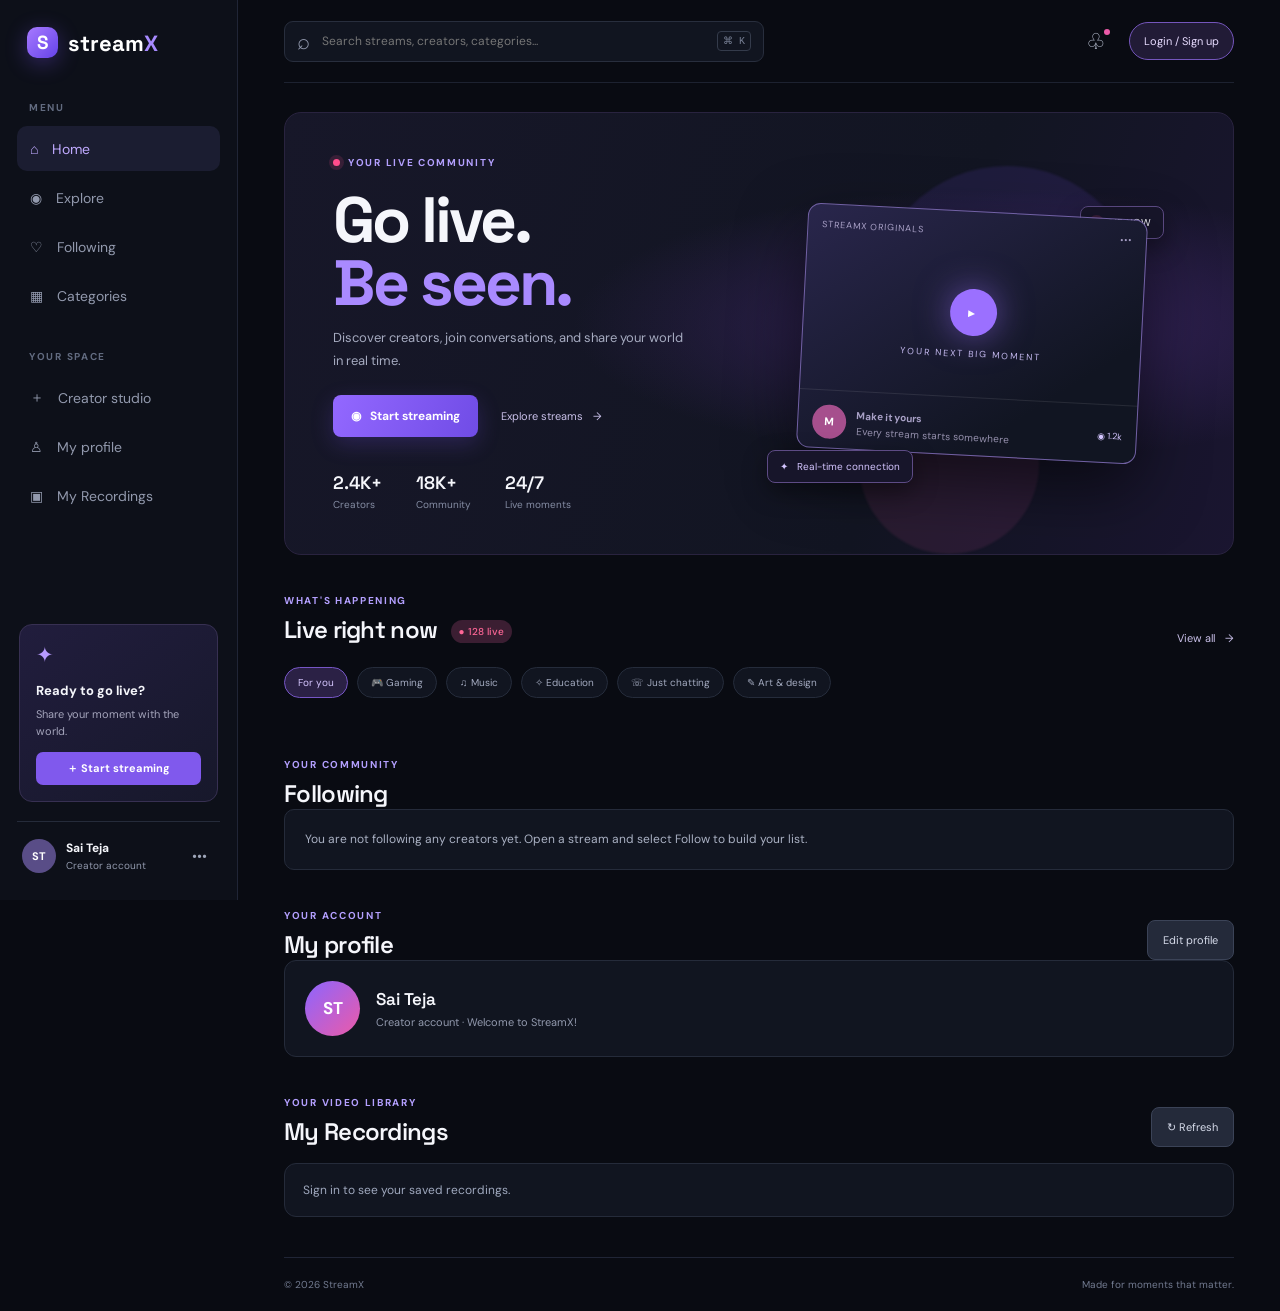
==== commit f52226a5: "Add My Recordings sidebar navigation" ====
--- a/index.html
+++ b/index.html
@@ -18,6 +18,7 @@
     <div class="side-label following-label">YOUR SPACE</div>
     <a class="nav" href="#studio">＋ <span>Creator studio</span></a>
     <a class="nav" href="#profile">♙ <span>My profile</span></a>
+    <a class="nav" href="#recordings">▣ <span>My Recordings</span></a>
     <div class="sidebar-bottom">
       <div class="mini-card"><div class="mini-icon">✦</div><b>Ready to go live?</b><p>Share your moment with the world.</p><button class="small-live" id="sideGoLive">＋ Start streaming</button></div>
       <div class="user-mini">
--- a/style.css
+++ b/style.css
@@ -32,3 +32,14 @@
 .account-menu button:hover{background:#29213f;color:#e4d8ff}
 .account-menu .account-menu-logout{color:#ffb7c9}
 .account-menu .account-menu-logout:hover{background:#3a1e2b;color:#ffd5df}
+
+
+/* Private saved video library */
+.recordings-grid{display:grid;grid-template-columns:repeat(auto-fill,minmax(250px,1fr));gap:16px;margin-top:16px;padding:18px;background:#111520;border:1px solid #252b3a;border-radius:12px;color:#9fa8bd;font-size:12px}
+.recording-card{min-width:0;padding:10px;background:#0d121e;border:1px solid #2a3143;border-radius:10px}
+.recording-card video{width:100%;aspect-ratio:16/9;object-fit:contain;background:#05070c;border-radius:7px}
+.recording-card-info{display:grid;gap:5px;padding:10px 2px}
+.recording-card-info b{font-size:12px;color:#edf0fa;overflow-wrap:anywhere}
+.recording-card-info span,.recording-card-info small{font-size:10px;color:#929bb0}
+.recording-download{display:inline-flex;margin:2px 0 3px;padding:8px 10px;border:1px solid #604a91;border-radius:7px;color:#d9caff;text-decoration:none;font-size:10px;width:max-content}
+.recording-download:hover{background:#2a2143}
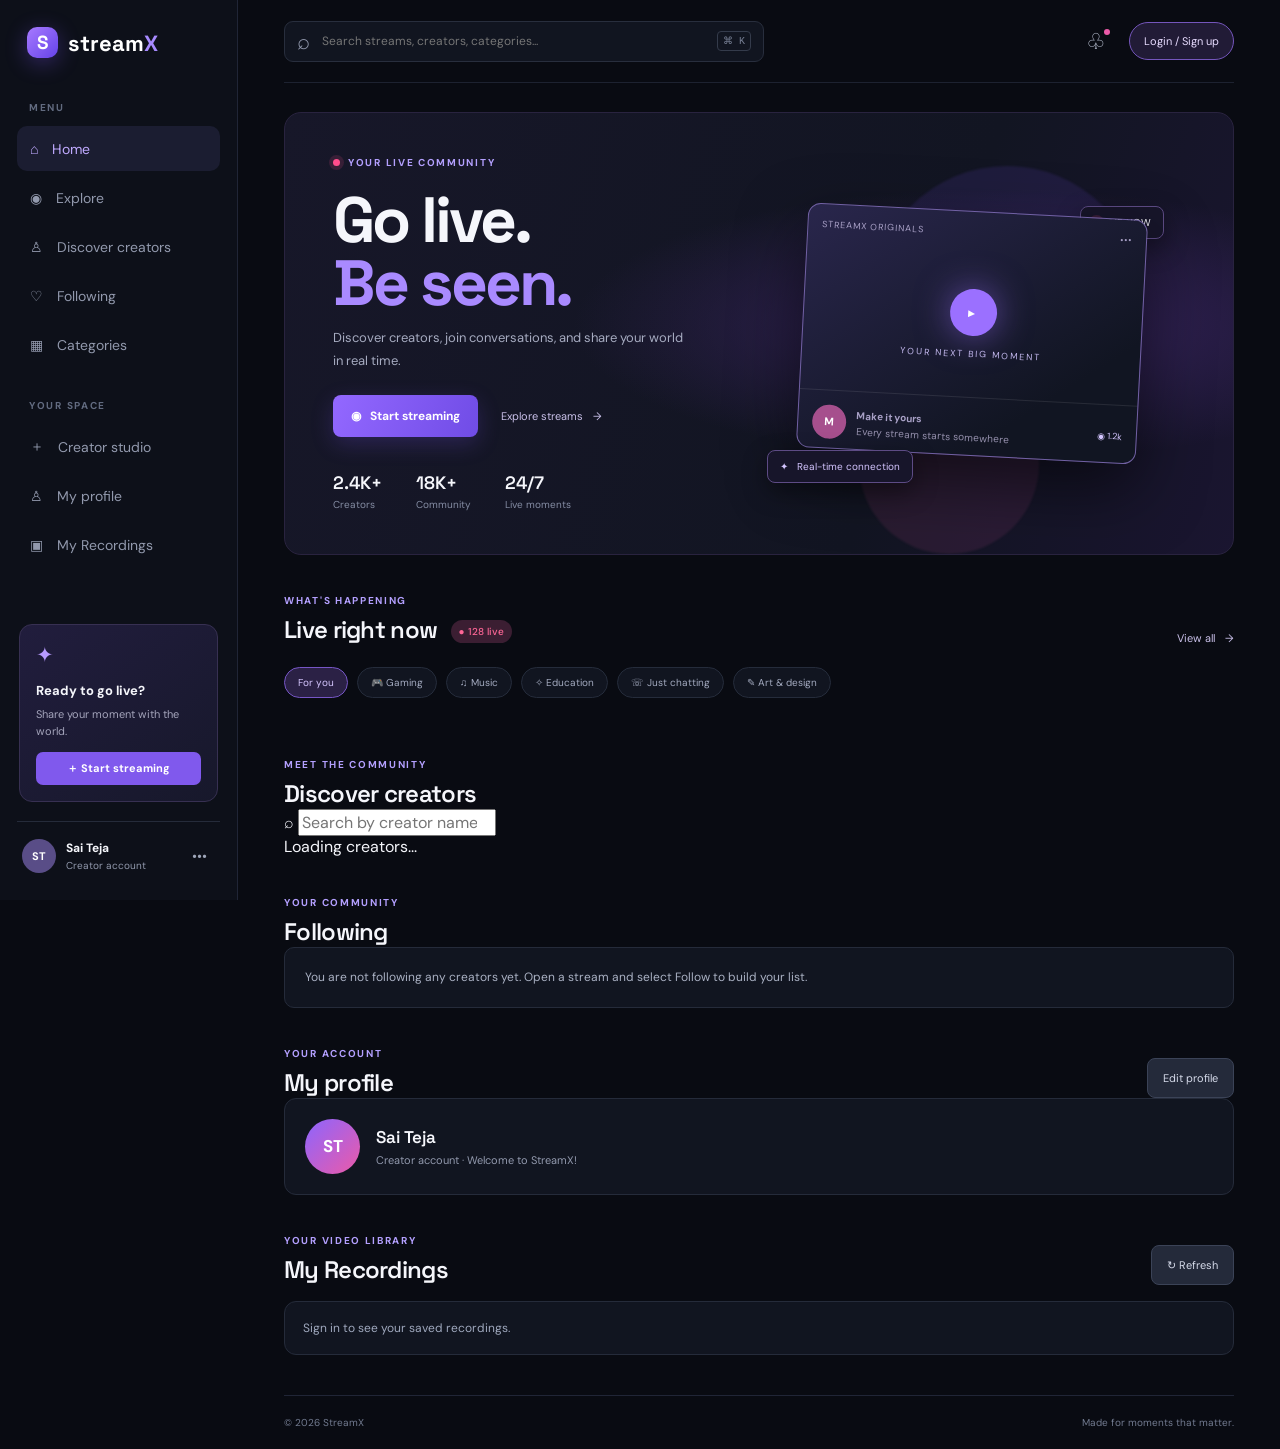
==== commit fdd4290b: "Add Discover Creators section to StreamX" ====
--- a/index.html
+++ b/index.html
@@ -13,6 +13,7 @@
     <div class="side-label">MENU</div>
     <a class="nav active" href="#home">⌂ <span>Home</span></a>
     <a class="nav" href="#explore">◉ <span>Explore</span></a>
+    <a class="nav" href="#discoverCreators">♙ <span>Discover creators</span></a>
     <a class="nav" href="#following">♡ <span>Following</span></a>
     <a class="nav" href="#categories">▦ <span>Categories</span></a>
     <div class="side-label following-label">YOUR SPACE</div>
@@ -63,6 +64,16 @@
       <div class="stream-grid" id="streamGrid"></div>
       <div class="empty-state" id="emptyState" hidden>There are no live streams yet. Sign in and start the first StreamX stream.</div>
     </section>
+    <section class="section extra-section" id="discoverCreators">
+      <div class="section-heading">
+        <div><div class="eyebrow">MEET THE COMMUNITY</div><h2>Discover creators</h2></div>
+      </div>
+      <label class="creator-search" for="creatorSearchInput">
+        <span>⌕</span>
+        <input id="creatorSearchInput" type="search" placeholder="Search by creator name or username...">
+      </label>
+      <div class="creator-grid" id="creatorGrid">Loading creators...</div>
+    </section>
     <section class="section extra-section" id="following"><div class="section-heading"><div><div class="eyebrow">YOUR COMMUNITY</div><h2>Following</h2></div></div><div id="followingList" class="following-list">You are not following any creators yet. Open a stream and select Follow to build your list.</div></section>
     <section class="section extra-section" id="profile"><div class="section-heading"><div><div class="eyebrow">YOUR ACCOUNT</div><h2>My profile</h2></div><button class="secondary-btn" id="editProfileBtn">Edit profile</button></div><div class="profile-panel"><div class="avatar profile-avatar" id="profileAvatar">ST</div><div><h3 id="profileName">Sai Teja</h3><p id="profileBio">Creator account · Welcome to StreamX!</p></div></div></section>
     <section class="section extra-section" id="recordings">
@@ -80,12 +91,12 @@
       <button class="close-modal" id="closeModal">×</button>
       <div class="eyebrow"><span class="pulse"></span> CREATOR STUDIO</div>
       <h2>Start your stream</h2>
-      <p class="modal-sub">Set up your broadcast. Your browser will ask for camera and microphone access.</p>
+      <p class="modal-sub">Enable your camera, then optionally share a screen or app window. The recording combines your screen with a webcam picture-in-picture.</p>
       <label class="field-label" for="streamTitle">Stream title</label><input class="field" id="streamTitle" value="Live with StreamX!" maxlength="70">
       <label class="field-label" for="streamCategory">Category</label><select class="field" id="streamCategory"><option>Just chatting</option><option>Gaming</option><option>Music</option><option>Education</option><option>Art & design</option></select>
       <div class="camera-box"><video id="cameraPreview" autoplay muted playsinline></video><div class="camera-placeholder" id="cameraPlaceholder"><span>◉</span><b>Camera preview</b><small>Your preview will appear here</small></div></div>
-      <div class="modal-actions"><button class="secondary-btn" id="cameraBtn">Enable camera</button><button class="primary-btn" id="startBtn">● Go live</button></div>
-      <p class="notice" id="modalNotice">Demo mode: live video is previewed on this device only. Multi-user broadcasting needs a streaming server/service.</p>
+      <div class="modal-actions"><button class="secondary-btn" id="cameraBtn" type="button">Enable camera</button><button class="secondary-btn" id="screenBtn" type="button">Share screen</button><button class="primary-btn" id="startBtn" type="button">● Go live</button></div>
+      <p class="notice" id="modalNotice">Enable camera and microphone first. Share your screen to record it with your webcam in a picture-in-picture corner. When you end the stream, the combined recording uploads privately. Choose a browser tab/window or screen carefully; only share audio when you want it recorded.</p>
     </div>
   </div>
   <div class="modal-backdrop" id="viewerModal" aria-hidden="true"><div class="modal viewer-modal"><button class="close-modal" id="closeViewer">×</button><div class="eyebrow"><span class="pulse"></span> LIVE STREAM</div><h2 id="viewerTitle">Stream title</h2><p class="modal-sub" id="viewerCreator">Creator · Category</p><div class="viewer-screen" id="viewerScreen"><span>▶</span><small>Demo stream preview</small></div><div class="viewer-actions"><button class="secondary-btn" id="followBtn">♡ Follow creator</button><button class="secondary-btn" id="likeBtn">♡ Like <span id="likeCount">0</span></button></div><div class="chat-box"><b>Live chat</b><div id="chatMessages" class="chat-messages"><p class="chat-system">Welcome! Be kind to everyone in chat.</p></div><form id="chatForm"><input id="chatInput" class="field" maxlength="180" placeholder="Send a message..." required><button class="primary-btn">Send</button></form></div></div></div>
--- a/style.css
+++ b/style.css
@@ -43,3 +43,13 @@
 .recording-card-info span,.recording-card-info small{font-size:10px;color:#929bb0}
 .recording-download{display:inline-flex;margin:2px 0 3px;padding:8px 10px;border:1px solid #604a91;border-radius:7px;color:#d9caff;text-decoration:none;font-size:10px;width:max-content}
 .recording-download:hover{background:#2a2143}
+
+
+/* Screen + webcam recording controls */
+.screen-sharing-active{border-color:#58c79c;background:#18372f;color:#c5ffdf}
+#screenBtn:disabled{opacity:.65;cursor:not-allowed}
+.camera-box video{background:#070910}
+@media(max-width:720px){
+  .modal-actions{gap:8px}
+  .modal-actions .secondary-btn,.modal-actions .primary-btn{width:100%}
+}
